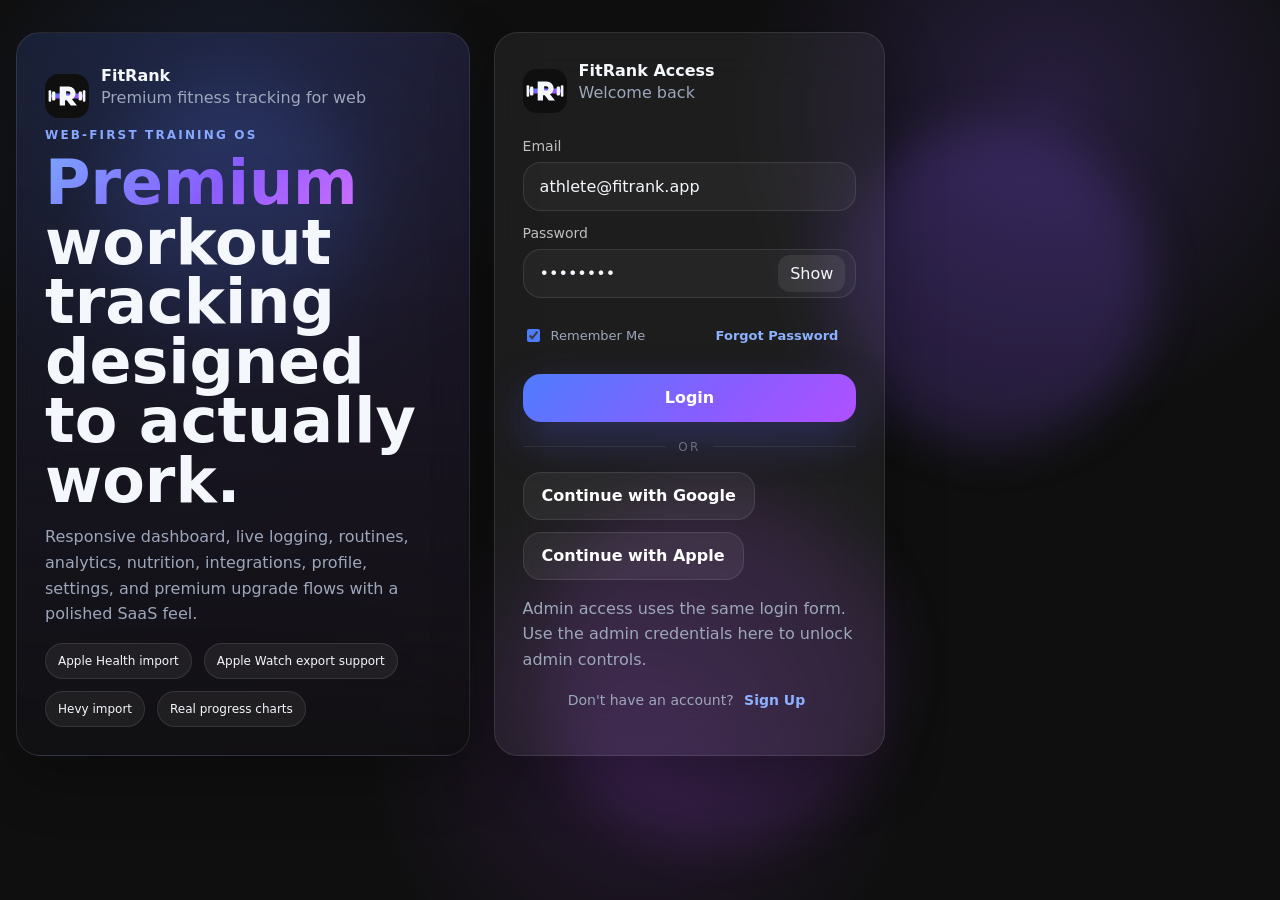
==== frontend/index.html @ 90814629 "Initial commit of FitRank project" ====
<!doctype html>
<html lang="en">
<head>
  <meta charset="utf-8">
  <meta name="viewport" content="width=device-width, initial-scale=1, viewport-fit=cover">
  <meta name="theme-color" content="#0f0f0f">
  <meta name="apple-mobile-web-app-capable" content="yes">
  <meta name="apple-mobile-web-app-status-bar-style" content="black-translucent">
  <meta name="apple-mobile-web-app-title" content="FitRank">
  <title>FitRank | Premium Fitness Tracker</title>
  <link rel="manifest" href="manifest.webmanifest">
  <link rel="stylesheet" href="styles.css">
</head>
<body>
  <div id="app"></div>
  <script src="app.js"></script>
</body>
</html>
---- frontend/styles.css ----
:root {
  color-scheme: dark;
  --bg: #0f0f0f;
  --bg-elevated: rgba(255,255,255,0.06);
  --bg-strong: rgba(255,255,255,0.1);
  --line: rgba(255,255,255,0.1);
  --line-strong: rgba(255,255,255,0.16);
  --text: #f4f7fb;
  --muted: #9da7bb;
  --blue: #4f7cff;
  --purple: #8a5cff;
  --pink: #b050ff;
  --green: #53d28c;
  --shadow: 0 20px 60px rgba(0,0,0,.28);
  --radius: 24px;
  --radius-sm: 16px;
  --content: min(1440px, calc(100% - 32px));
}

* {
  box-sizing: border-box;
}

html, body {
  min-height: 100%;
}

body {
  margin: 0;
  font-family: Inter, ui-sans-serif, system-ui, -apple-system, BlinkMacSystemFont, "Segoe UI", sans-serif;
  background:
    radial-gradient(circle at 18% 18%, rgba(79,124,255,.18), transparent 22%),
    radial-gradient(circle at 82% 12%, rgba(138,92,255,.2), transparent 24%),
    radial-gradient(circle at 50% 84%, rgba(176,80,255,.14), transparent 28%),
    var(--bg);
  color: var(--text);
  letter-spacing: 0;
}

body.unauthenticated .app-shell {
  display: none;
}

button, input, select, textarea {
  font: inherit;
}

button {
  border: 0;
  cursor: pointer;
}

a {
  color: inherit;
  text-decoration: none;
}

img {
  display: block;
  max-width: 100%;
}

.page {
  min-height: 100vh;
}

.blob {
  position: fixed;
  border-radius: 50%;
  filter: blur(24px);
  pointer-events: none;
  animation: drift 12s ease-in-out infinite;
  z-index: 0;
}

.blob.one {
  top: 9%;
  left: 8%;
  width: 260px;
  height: 260px;
  background: rgba(79,124,255,.2);
}

.blob.two {
  top: 14%;
  right: 10%;
  width: 320px;
  height: 320px;
  background: rgba(138,92,255,.18);
  animation-delay: -4s;
}

.blob.three {
  bottom: 6%;
  left: 42%;
  width: 360px;
  height: 360px;
  background: rgba(176,80,255,.12);
  animation-duration: 16s;
}

@keyframes drift {
  0%, 100% { transform: translateY(0) scale(1); }
  50% { transform: translateY(-18px) scale(1.06); }
}

.auth-shell,
.app-shell {
  position: relative;
  z-index: 1;
}

.auth-shell {
  width: var(--content);
  margin: 0 auto;
  padding: 32px 0;
  display: grid;
  gap: 24px;
  align-items: stretch;
}

.glass,
.glass-strong {
  border: 1px solid var(--line);
  border-radius: var(--radius);
  backdrop-filter: blur(24px);
  box-shadow: var(--shadow);
}

.glass {
  background: var(--bg-elevated);
}

.glass-strong {
  background: linear-gradient(180deg, rgba(255,255,255,.08), rgba(255,255,255,.04));
}

.auth-layout {
  display: grid;
  gap: 24px;
}

.hero-card,
.auth-card,
.admin-card {
  padding: 28px;
}

.hero-card {
  min-height: 320px;
  display: flex;
  flex-direction: column;
  justify-content: flex-end;
  background:
    linear-gradient(180deg, rgba(15,15,15,.12), rgba(15,15,15,.9)),
    linear-gradient(135deg, rgba(79,124,255,.16), rgba(176,80,255,.16));
}

.brand {
  display: inline-flex;
  align-items: center;
  gap: 12px;
}

.brand img {
  width: 44px;
  height: 44px;
  border-radius: 14px;
}

.eyebrow {
  margin: 0 0 8px;
  color: #88a8ff;
  text-transform: uppercase;
  font-size: 12px;
  font-weight: 800;
  letter-spacing: .18em;
}

h1, h2, h3, p {
  margin-top: 0;
}

h1 {
  margin-bottom: 14px;
  font-size: clamp(40px, 8vw, 62px);
  line-height: .96;
}

h2 {
  margin-bottom: 12px;
  font-size: clamp(28px, 5vw, 40px);
  line-height: 1.02;
}

h3 {
  margin-bottom: 10px;
  font-size: 20px;
}

p {
  color: var(--muted);
  line-height: 1.6;
}

.gradient-text {
  background: linear-gradient(135deg, #79a6ff 0%, #8a5cff 55%, #d06eff 100%);
  -webkit-background-clip: text;
  background-clip: text;
  color: transparent;
}

.pill-row,
.button-row,
.topbar-right,
.stat-grid,
.panel-grid,
.quick-actions,
.chart-grid,
.settings-grid,
.feed-grid,
.routine-grid,
.plan-grid,
.form-row {
  display: flex;
  gap: 12px;
  flex-wrap: wrap;
}

.pill-row span,
.badge,
.metric-badge {
  padding: 10px 12px;
  border-radius: 999px;
  background: rgba(255,255,255,.06);
  border: 1px solid var(--line);
  color: var(--text);
  font-size: 12px;
}

.auth-form,
.admin-form {
  display: grid;
  gap: 14px;
}

.field {
  display: grid;
  gap: 8px;
}

.field label {
  font-size: 14px;
  color: rgba(255,255,255,.72);
}

.field-shell {
  display: flex;
  align-items: center;
  border: 1px solid var(--line);
  border-radius: 18px;
  background: rgba(255,255,255,.04);
  transition: border-color .2s ease, transform .2s ease, background .2s ease;
}

.field-shell:focus-within {
  border-color: rgba(121,166,255,.72);
  background: rgba(255,255,255,.06);
  transform: translateY(-1px);
}

.field-shell input,
.field-shell select,
.field-shell textarea {
  flex: 1;
  min-width: 0;
  padding: 14px 16px;
  color: var(--text);
  background: transparent;
  border: 0;
  outline: none;
}

.field-shell textarea {
  min-height: 90px;
  resize: vertical;
}

.field-shell button {
  margin-right: 10px;
  padding: 9px 12px;
  border-radius: 12px;
  background: rgba(255,255,255,.08);
  color: var(--text);
}

.helper-row {
  display: flex;
  align-items: center;
  justify-content: space-between;
  gap: 12px;
  font-size: 13px;
  color: var(--muted);
}

.checkbox {
  display: inline-flex;
  align-items: center;
  gap: 8px;
}

.checkbox input {
  accent-color: var(--blue);
}

.divider {
  display: flex;
  align-items: center;
  gap: 12px;
  color: rgba(255,255,255,.34);
  font-size: 12px;
  text-transform: uppercase;
  letter-spacing: .2em;
}

.divider::before,
.divider::after {
  content: "";
  flex: 1;
  height: 1px;
  background: rgba(255,255,255,.08);
}

.btn,
.btn-secondary,
.btn-ghost {
  min-height: 48px;
  padding: 0 18px;
  border-radius: 18px;
  font-weight: 700;
  transition: transform .2s ease, opacity .2s ease, background .2s ease;
}

.btn:hover,
.btn-secondary:hover,
.btn-ghost:hover {
  transform: translateY(-1px);
}

.btn {
  color: white;
  background: linear-gradient(135deg, var(--blue), var(--purple) 60%, var(--pink));
  box-shadow: 0 18px 45px rgba(88, 96, 255, .28);
}

.btn-secondary {
  color: white;
  background: rgba(255,255,255,.06);
  border: 1px solid var(--line);
}

.btn-ghost {
  color: #8db0ff;
  background: transparent;
}

.auth-error,
.success-banner {
  padding: 14px 16px;
  border-radius: 16px;
  font-size: 14px;
}

.auth-error {
  background: rgba(255,80,120,.12);
  color: #ff9cb7;
}

.success-banner {
  background: rgba(83,210,140,.14);
  color: #8cf0b5;
}

.auth-toggle {
  text-align: center;
  font-size: 14px;
  color: var(--muted);
}

.auth-toggle button {
  color: #8db0ff;
  background: transparent;
  font-weight: 700;
}

.app-shell {
  min-height: 100vh;
}

.layout {
  display: grid;
  grid-template-columns: 280px 1fr;
  min-height: 100vh;
}

.sidebar {
  padding: 20px;
  border-right: 1px solid rgba(255,255,255,.06);
}

.sidebar-inner {
  height: 100%;
  padding: 20px;
}

.nav-list {
  display: grid;
  gap: 10px;
}

.nav-item {
  width: 100%;
  display: flex;
  align-items: center;
  justify-content: space-between;
  padding: 14px 16px;
  border-radius: 18px;
  color: rgba(255,255,255,.72);
  background: rgba(255,255,255,.04);
}

.nav-item.active {
  color: white;
  background: linear-gradient(135deg, var(--blue), var(--purple) 60%, var(--pink));
}

.main {
  padding: 20px 20px 110px;
}

.topbar {
  position: sticky;
  top: 20px;
  z-index: 20;
  padding: 16px;
}

.topbar-inner {
  display: flex;
  align-items: center;
  gap: 12px;
  flex-wrap: wrap;
}

.search-shell {
  flex: 1;
  min-width: 220px;
}

.search-shell input {
  width: 100%;
  padding: 14px 16px;
  border: 0;
  outline: none;
  color: var(--text);
  background: transparent;
}

.user-chip {
  display: inline-flex;
  align-items: center;
  gap: 10px;
  padding: 8px 10px;
  border-radius: 18px;
  background: rgba(255,255,255,.05);
  border: 1px solid var(--line);
}

.avatar {
  width: 42px;
  height: 42px;
  display: grid;
  place-items: center;
  border-radius: 14px;
  color: white;
  font-weight: 800;
  background: linear-gradient(135deg, var(--blue), var(--pink));
}

.content {
  margin-top: 20px;
  display: grid;
  gap: 20px;
}

.panel {
  padding: 22px;
}

.hero-panel {
  min-height: 280px;
  display: flex;
  flex-direction: column;
  justify-content: space-between;
  background:
    linear-gradient(180deg, rgba(255,255,255,.02), rgba(255,255,255,.02)),
    linear-gradient(135deg, rgba(79,124,255,.16), rgba(176,80,255,.12));
}

.stats-four,
.cards-three,
.cards-two,
.cards-four {
  display: grid;
  gap: 16px;
}

.stats-four { grid-template-columns: repeat(4, 1fr); }
.cards-four { grid-template-columns: repeat(4, 1fr); }
.cards-three { grid-template-columns: repeat(3, 1fr); }
.cards-two { grid-template-columns: repeat(2, 1fr); }

.stat-card,
.mini-card,
.feed-card,
.routine-card,
.integration-card,
.set-card,
.chart-card,
.table-card {
  padding: 18px;
  border-radius: 22px;
  background: rgba(255,255,255,.05);
  border: 1px solid rgba(255,255,255,.08);
}

.stat-card strong,
.mini-card strong {
  display: block;
  margin-top: 10px;
  font-size: 30px;
}

.ring-grid {
  display: grid;
  gap: 14px;
  grid-template-columns: repeat(3, 1fr);
}

.ring {
  padding: 18px;
  text-align: center;
  border-radius: 22px;
  background: rgba(255,255,255,.04);
}

.ring-visual {
  width: 110px;
  height: 110px;
  margin: 0 auto 14px;
  border-radius: 50%;
  display: grid;
  place-items: center;
}

.ring-center {
  width: 76px;
  height: 76px;
  display: grid;
  place-items: center;
  border-radius: 50%;
  background: #111319;
  font-weight: 800;
}

.page-head {
  display: flex;
  align-items: flex-start;
  justify-content: space-between;
  gap: 16px;
  flex-wrap: wrap;
}

.table {
  width: 100%;
  border-collapse: collapse;
}

.table th,
.table td {
  padding: 14px 10px 14px 0;
  border-bottom: 1px solid rgba(255,255,255,.05);
  text-align: left;
}

.table th {
  color: rgba(255,255,255,.45);
  font-size: 13px;
  font-weight: 600;
}

.table input {
  width: 78px;
  padding: 10px 12px;
  border-radius: 14px;
  border: 1px solid var(--line);
  background: rgba(255,255,255,.05);
  color: var(--text);
}

.done-pill {
  padding: 10px 12px;
  border-radius: 14px;
  background: rgba(255,255,255,.06);
  color: var(--muted);
}

.done-pill.active {
  background: rgba(83,210,140,.18);
  color: #8cf0b5;
}

.floating-add {
  position: fixed;
  right: 20px;
  bottom: calc(88px + env(safe-area-inset-bottom));
  z-index: 30;
  min-height: 56px;
  padding: 0 22px;
  border-radius: 999px;
  color: white;
  font-weight: 800;
  background: linear-gradient(135deg, var(--blue), var(--pink));
  box-shadow: 0 20px 50px rgba(79,124,255,.34);
}

.chart-box {
  height: 220px;
  display: flex;
  align-items: end;
  gap: 10px;
}

.bar {
  flex: 1;
  border-radius: 14px 14px 0 0;
  background: linear-gradient(180deg, #8db0ff, #8a5cff 65%, #b050ff);
}

.line-chart {
  position: relative;
  height: 220px;
  border-radius: 18px;
  border: 1px solid rgba(255,255,255,.06);
  background: linear-gradient(180deg, rgba(255,255,255,.03), rgba(255,255,255,.02));
  overflow: hidden;
}

.line-svg {
  width: 100%;
  height: 100%;
}

.heatmap {
  display: grid;
  grid-template-columns: repeat(4, 1fr);
  gap: 10px;
}

.heat-cell {
  padding: 16px;
  border-radius: 18px;
  text-align: center;
}

.switch {
  display: flex;
  align-items: center;
  justify-content: space-between;
  gap: 12px;
  padding: 14px 16px;
  border-radius: 18px;
  background: rgba(255,255,255,.05);
}

.switch button {
  min-width: 66px;
  min-height: 38px;
  padding: 0 12px;
  border-radius: 999px;
}

.switch button.on {
  color: white;
  background: linear-gradient(135deg, var(--blue), var(--purple));
}

.switch button.off {
  color: var(--muted);
  background: rgba(255,255,255,.08);
}

.toast {
  position: fixed;
  left: 50%;
  bottom: calc(24px + env(safe-area-inset-bottom));
  z-index: 60;
  width: min(440px, calc(100% - 32px));
  transform: translateX(-50%);
  padding: 14px 16px;
  border-radius: 18px;
  color: white;
  font-weight: 700;
  text-align: center;
  background: linear-gradient(135deg, var(--blue), var(--pink));
  box-shadow: 0 20px 50px rgba(79,124,255,.34);
}

.mobile-nav {
  position: fixed;
  left: 12px;
  right: 12px;
  bottom: calc(12px + env(safe-area-inset-bottom));
  z-index: 40;
  display: none;
  padding: 8px;
  border-radius: 24px;
}

.mobile-nav-inner {
  display: grid;
  grid-template-columns: repeat(5, 1fr);
  gap: 8px;
}

.mobile-nav button {
  min-height: 46px;
  border-radius: 16px;
  color: rgba(255,255,255,.65);
  background: transparent;
}

.mobile-nav button.active {
  color: white;
  background: linear-gradient(135deg, var(--blue), var(--purple));
}

.hidden {
  display: none !important;
}

@media (min-width: 1024px) {
  .auth-layout {
    grid-template-columns: 1.1fr .95fr .86fr;
  }
}

@media (max-width: 1180px) {
  .stats-four,
  .cards-four {
    grid-template-columns: repeat(2, 1fr);
  }

  .cards-three {
    grid-template-columns: 1fr;
  }
}

@media (max-width: 1023px) {
  .layout {
    grid-template-columns: 1fr;
  }

  .sidebar {
    display: none;
  }

  .mobile-nav {
    display: block;
  }

  .main {
    padding-bottom: 120px;
  }
}

@media (max-width: 860px) {
  .cards-two,
  .cards-three,
  .cards-four,
  .stats-four,
  .ring-grid,
  .settings-grid {
    grid-template-columns: 1fr;
  }

  .auth-shell,
  .main {
    width: min(100% - 20px, 100%);
    padding-left: 0;
    padding-right: 0;
  }

  .page-head,
  .topbar-inner {
    flex-direction: column;
    align-items: stretch;
  }

  .hero-card,
  .auth-card,
  .admin-card,
  .panel {
    padding: 20px;
  }

  .floating-add {
    right: 16px;
  }
}
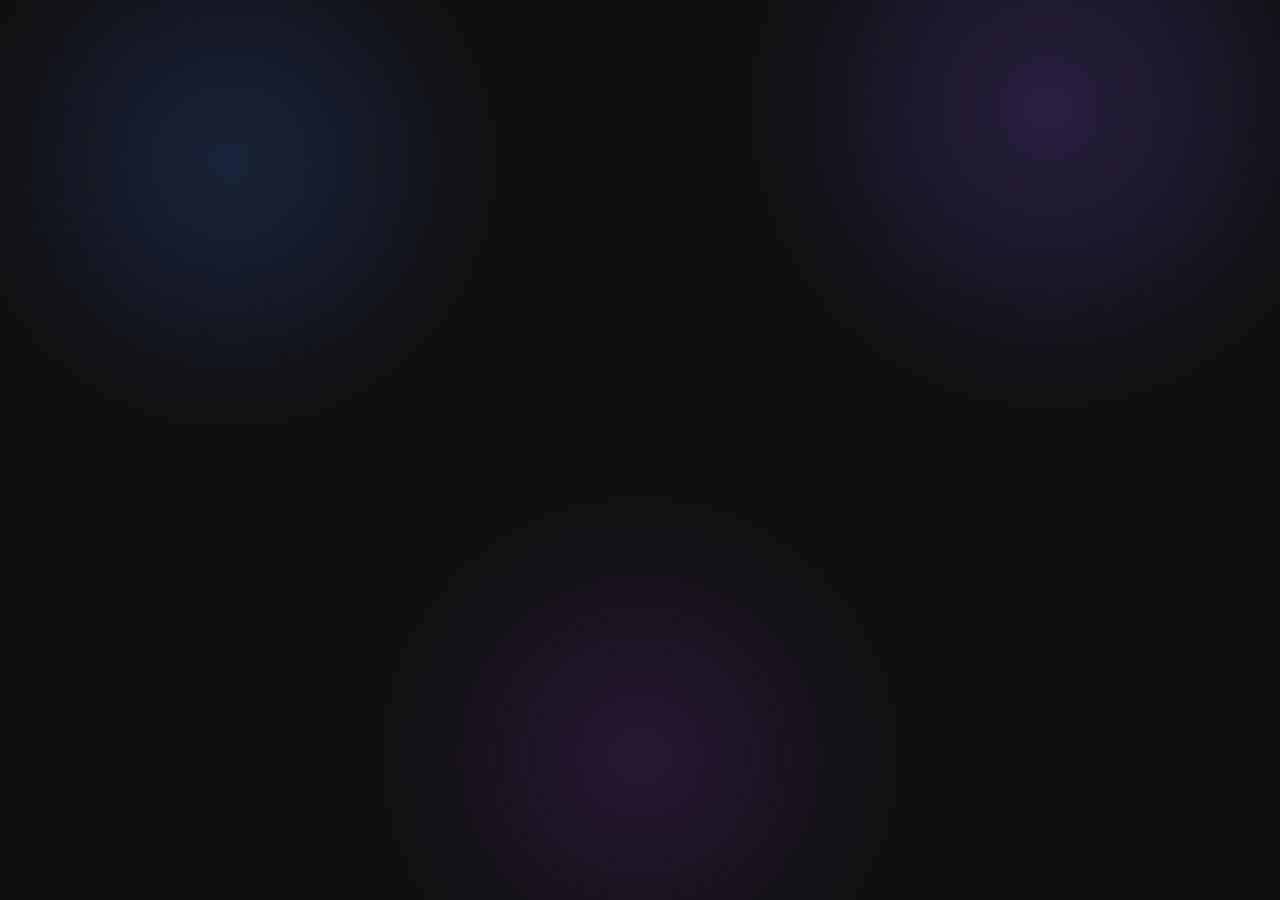
==== commit aad25bf7: "final push hopefully" ====
--- a/frontend/index.html
+++ b/frontend/index.html
@@ -9,10 +9,10 @@
   <meta name="apple-mobile-web-app-title" content="FitRank">
   <title>FitRank | Premium Fitness Tracker</title>
   <link rel="manifest" href="manifest.webmanifest">
-  <link rel="stylesheet" href="styles.css">
+  <link rel="stylesheet" href="styles.css?v=15">
 </head>
 <body>
   <div id="app"></div>
-  <script src="app.js"></script>
+  <script src="app.js?v=15"></script>
 </body>
 </html>
--- a/frontend/styles.css
+++ b/frontend/styles.css
@@ -281,6 +281,18 @@
   outline: none;
 }
 
+.field-shell select {
+  appearance: none;
+  -webkit-appearance: none;
+  background: transparent url("data:image/svg+xml;utf8,<svg fill='rgba(255,255,255,0.72)' height='24' viewBox='0 0 24 24' width='24' xmlns='http://www.w3.org/2000/svg'><path d='M7 10l5 5 5-5z'/></svg>") no-repeat right 12px center;
+  padding-right: 40px;
+}
+
+.field-shell select option {
+  background: #11141e;
+  color: #fff;
+}
+
 .field-shell textarea {
   min-height: 90px;
   resize: vertical;
@@ -435,7 +447,7 @@
 }
 
 .main {
-  padding: 20px 20px 110px;
+  padding: 20px 20px 150px;
 }
 
 .topbar {
@@ -733,6 +745,10 @@
   gap: 8px;
 }
 
+.mobile-nav-inner.admin-nav {
+  grid-template-columns: 1fr;
+}
+
 .mobile-nav button {
   min-height: 46px;
   border-radius: 16px;
@@ -749,6 +765,226 @@
   display: none !important;
 }
 
+.empty-state {
+  text-align: center;
+}
+
+.modal-backdrop {
+  position: fixed;
+  inset: 0;
+  z-index: 55;
+  display: grid;
+  place-items: center;
+  padding: 20px;
+  background: rgba(8, 10, 16, .76);
+  backdrop-filter: blur(14px);
+}
+
+.modal-card {
+  width: min(920px, calc(100vw - 24px));
+  max-height: min(88vh, 920px);
+  overflow: auto;
+  padding: 24px;
+}
+
+.modal-wide {
+  width: min(1080px, calc(100vw - 24px));
+}
+
+.exercise-picker-grid {
+  display: grid;
+  gap: 12px;
+  grid-template-columns: repeat(2, minmax(0, 1fr));
+  margin-top: 16px;
+}
+
+.exercise-option {
+  display: grid;
+  gap: 6px;
+  padding: 16px;
+  text-align: left;
+  border-radius: 18px;
+  color: var(--text);
+  border: 1px solid var(--line);
+  background: rgba(255,255,255,.05);
+}
+
+.exercise-option span {
+  color: var(--muted);
+  font-size: 13px;
+}
+
+.form-demo {
+  min-height: 320px;
+  border-radius: 26px;
+  border: 1px solid rgba(255,255,255,.08);
+  background:
+    radial-gradient(circle at top, rgba(141,176,255,.2), transparent 34%),
+    linear-gradient(180deg, rgba(255,255,255,.05), rgba(255,255,255,.02));
+  display: grid;
+  place-items: center;
+}
+
+.demo-stage {
+  position: relative;
+  width: 220px;
+  height: 220px;
+}
+
+.demo-body,
+.demo-limb,
+.demo-bar {
+  position: absolute;
+  left: 50%;
+  transform-origin: center top;
+}
+
+.demo-body {
+  top: 58px;
+  width: 16px;
+  height: 88px;
+  margin-left: -8px;
+  border-radius: 999px;
+  background: linear-gradient(180deg, #8db0ff, #8a5cff);
+}
+
+.demo-body::before {
+  content: "";
+  position: absolute;
+  top: -30px;
+  left: 50%;
+  width: 34px;
+  height: 34px;
+  margin-left: -17px;
+  border-radius: 50%;
+  background: #d7e5ff;
+}
+
+.demo-limb {
+  width: 12px;
+  height: 72px;
+  margin-left: -6px;
+  border-radius: 999px;
+  background: rgba(255,255,255,.88);
+}
+
+.limb-a {
+  top: 68px;
+  transform: rotate(34deg);
+}
+
+.limb-b {
+  top: 68px;
+  transform: rotate(-34deg);
+}
+
+.demo-bar {
+  top: 44px;
+  width: 120px;
+  height: 10px;
+  margin-left: -60px;
+  border-radius: 999px;
+  background: linear-gradient(90deg, #8db0ff, #d06eff);
+  animation: demoBar 2.2s ease-in-out infinite;
+}
+
+.form-demo.press .limb-a,
+.form-demo.row .limb-a,
+.form-demo.pull .limb-a,
+.form-demo.raise .limb-a,
+.form-demo.curl .limb-a,
+.form-demo.triceps .limb-a,
+.form-demo.generic .limb-a,
+.form-demo.carry .limb-a {
+  animation: demoLimbA 2.2s ease-in-out infinite;
+}
+
+.form-demo.press .limb-b,
+.form-demo.row .limb-b,
+.form-demo.pull .limb-b,
+.form-demo.raise .limb-b,
+.form-demo.curl .limb-b,
+.form-demo.triceps .limb-b,
+.form-demo.generic .limb-b,
+.form-demo.carry .limb-b {
+  animation: demoLimbB 2.2s ease-in-out infinite;
+}
+
+.form-demo.squat .demo-body,
+.form-demo.lunge .demo-body,
+.form-demo.hinge .demo-body,
+.form-demo.calf .demo-body,
+.form-demo.jump .demo-body {
+  animation: demoBody 2.2s ease-in-out infinite;
+}
+
+.form-demo.squat .limb-a,
+.form-demo.lunge .limb-a,
+.form-demo.hinge .limb-a,
+.form-demo.calf .limb-a,
+.form-demo.jump .limb-a {
+  animation: demoLegA 2.2s ease-in-out infinite;
+}
+
+.form-demo.squat .limb-b,
+.form-demo.lunge .limb-b,
+.form-demo.hinge .limb-b,
+.form-demo.calf .limb-b,
+.form-demo.jump .limb-b {
+  animation: demoLegB 2.2s ease-in-out infinite;
+}
+
+.form-demo.core .demo-body,
+.form-demo.cardio .demo-body {
+  animation: demoBody 1.4s ease-in-out infinite;
+}
+
+.form-demo.core .limb-a,
+.form-demo.cardio .limb-a {
+  animation: demoLimbA 1.4s ease-in-out infinite;
+}
+
+.form-demo.core .limb-b,
+.form-demo.cardio .limb-b {
+  animation: demoLimbB 1.4s ease-in-out infinite;
+}
+
+.demo-label {
+  margin-top: 14px;
+  text-align: center;
+  color: var(--muted);
+}
+
+@keyframes demoLimbA {
+  0%, 100% { transform: rotate(34deg); }
+  50% { transform: rotate(88deg); }
+}
+
+@keyframes demoLimbB {
+  0%, 100% { transform: rotate(-34deg); }
+  50% { transform: rotate(-88deg); }
+}
+
+@keyframes demoLegA {
+  0%, 100% { transform: rotate(14deg); }
+  50% { transform: rotate(44deg); }
+}
+
+@keyframes demoLegB {
+  0%, 100% { transform: rotate(-14deg); }
+  50% { transform: rotate(-44deg); }
+}
+
+@keyframes demoBody {
+  0%, 100% { transform: translateY(0); }
+  50% { transform: translateY(18px); }
+}
+
+@keyframes demoBar {
+  0%, 100% { transform: translate(-50%, 0); }
+  50% { transform: translate(-50%, 18px); }
+}
+
 @media (min-width: 1024px) {
   .auth-layout {
     grid-template-columns: 1.1fr .95fr .86fr;
@@ -780,7 +1016,7 @@
   }
 
   .main {
-    padding-bottom: 120px;
+    padding-bottom: 160px;
   }
 }
 
@@ -817,4 +1053,8 @@
   .floating-add {
     right: 16px;
   }
-}
+
+  .exercise-picker-grid {
+    grid-template-columns: 1fr;
+  }
+}
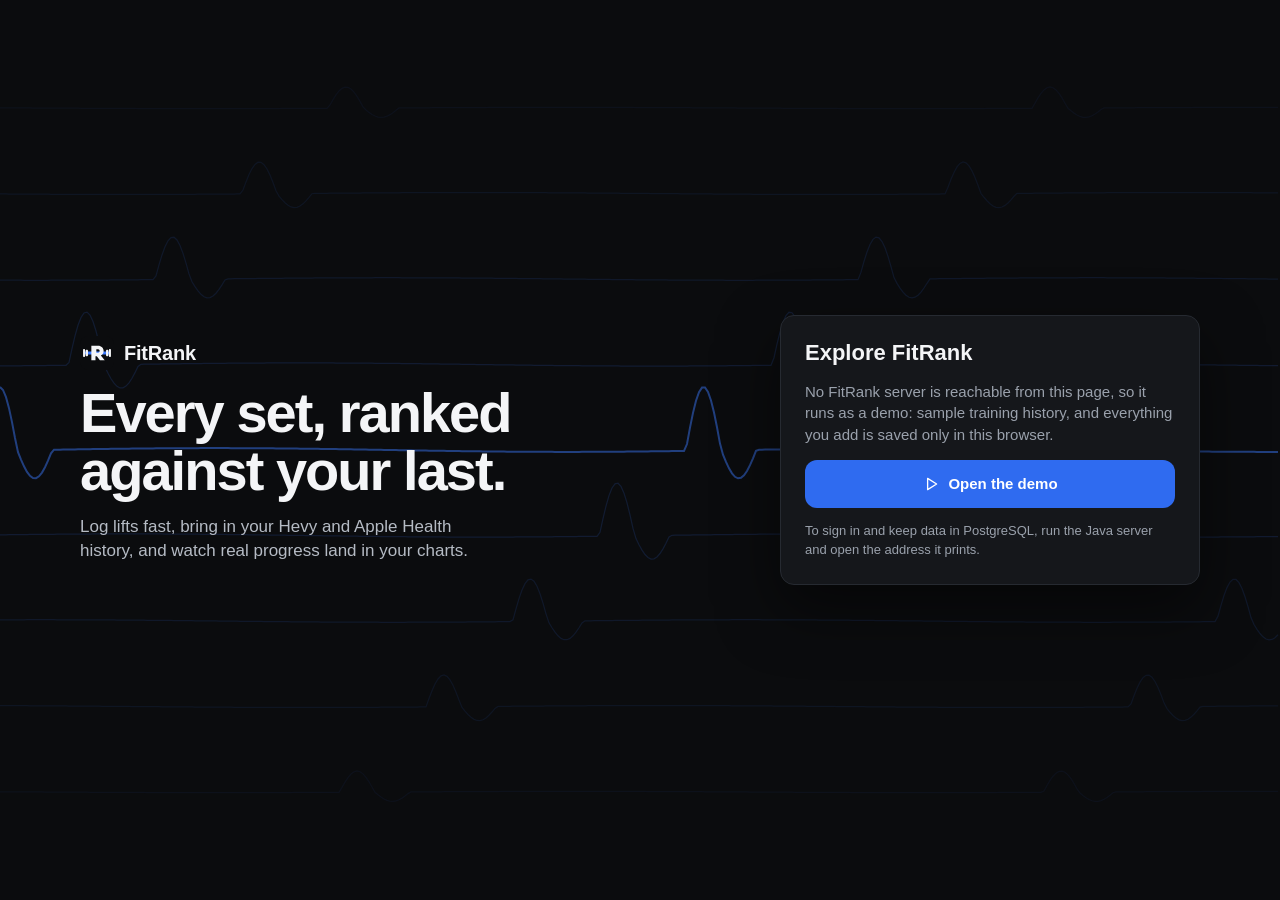
==== commit 41d7c32f: "Rewrite backend and frontend Backend: hashed passwords, signed tokens, owner checks on every entry, " ====
--- a/frontend/index.html
+++ b/frontend/index.html
@@ -3,16 +3,22 @@
 <head>
   <meta charset="utf-8">
   <meta name="viewport" content="width=device-width, initial-scale=1, viewport-fit=cover">
-  <meta name="theme-color" content="#0f0f0f">
+  <meta name="theme-color" content="#0B0C0E">
+  <meta name="color-scheme" content="dark">
+  <meta name="description" content="FitRank: a fast workout logger with progress charts, Hevy and Apple Health import.">
   <meta name="apple-mobile-web-app-capable" content="yes">
   <meta name="apple-mobile-web-app-status-bar-style" content="black-translucent">
   <meta name="apple-mobile-web-app-title" content="FitRank">
-  <title>FitRank | Premium Fitness Tracker</title>
+  <title>FitRank</title>
+  <link rel="icon" href="assets/icon.svg" type="image/svg+xml">
+  <link rel="apple-touch-icon" href="assets/icon-180.png">
   <link rel="manifest" href="manifest.webmanifest">
-  <link rel="stylesheet" href="styles.css?v=15">
+  <link rel="stylesheet" href="styles.css">
+  <script src="app.js" defer></script>
 </head>
 <body>
-  <div id="app"></div>
-  <script src="app.js?v=15"></script>
+  <div id="app"><div class="boot" aria-label="Loading FitRank"></div></div>
+  <div id="rest" class="rest" hidden></div>
+  <div id="toast" class="toast" role="status" aria-live="polite"></div>
 </body>
 </html>
--- a/frontend/styles.css
+++ b/frontend/styles.css
@@ -1,1060 +1,515 @@
 :root {
+  --bg: #0B0C0E;
+  --s1: #15171B;
+  --s2: #1C1F24;
+  --s3: #252930;
+  --seam: #262A31;
+  --text: #F4F5F7;
+  --muted: #9AA1AC;
+  --accent: #3D7BFF;
+  --accent-fill: #2F6BF0;
+  --accent-soft: rgba(61, 123, 255, .14);
+  --good: #2FD27A;
+  --warn: #F5B53D;
+  --bad: #F2555A;
+  --ink: #0B0C0E;
+  --r-lg: 14px;
+  --r-md: 10px;
+  --r-sm: 8px;
+  --ease: cubic-bezier(.16, 1, .3, 1);
+  --side: 232px;
+  --safe-b: env(safe-area-inset-bottom, 0px);
+  --safe-t: env(safe-area-inset-top, 0px);
   color-scheme: dark;
-  --bg: #0f0f0f;
-  --bg-elevated: rgba(255,255,255,0.06);
-  --bg-strong: rgba(255,255,255,0.1);
-  --line: rgba(255,255,255,0.1);
-  --line-strong: rgba(255,255,255,0.16);
-  --text: #f4f7fb;
-  --muted: #9da7bb;
-  --blue: #4f7cff;
-  --purple: #8a5cff;
-  --pink: #b050ff;
-  --green: #53d28c;
-  --shadow: 0 20px 60px rgba(0,0,0,.28);
-  --radius: 24px;
-  --radius-sm: 16px;
-  --content: min(1440px, calc(100% - 32px));
-}
-
-* {
-  box-sizing: border-box;
-}
-
-html, body {
-  min-height: 100%;
-}
-
+}
+
+* { box-sizing: border-box; margin: 0; padding: 0; }
+html { -webkit-text-size-adjust: 100%; scrollbar-color: #2E333B transparent; scrollbar-width: thin; }
 body {
-  margin: 0;
-  font-family: Inter, ui-sans-serif, system-ui, -apple-system, BlinkMacSystemFont, "Segoe UI", sans-serif;
-  background:
-    radial-gradient(circle at 18% 18%, rgba(79,124,255,.18), transparent 22%),
-    radial-gradient(circle at 82% 12%, rgba(138,92,255,.2), transparent 24%),
-    radial-gradient(circle at 50% 84%, rgba(176,80,255,.14), transparent 28%),
-    var(--bg);
+  min-height: 100dvh;
+  background: var(--bg);
   color: var(--text);
-  letter-spacing: 0;
-}
-
-body.unauthenticated .app-shell {
-  display: none;
-}
-
-button, input, select, textarea {
-  font: inherit;
-}
-
-button {
-  border: 0;
-  cursor: pointer;
-}
-
-a {
-  color: inherit;
-  text-decoration: none;
-}
-
-img {
-  display: block;
-  max-width: 100%;
-}
-
-.page {
-  min-height: 100vh;
-}
-
-.blob {
-  position: fixed;
-  border-radius: 50%;
-  filter: blur(24px);
-  pointer-events: none;
-  animation: drift 12s ease-in-out infinite;
-  z-index: 0;
-}
-
-.blob.one {
-  top: 9%;
-  left: 8%;
-  width: 260px;
-  height: 260px;
-  background: rgba(79,124,255,.2);
-}
-
-.blob.two {
-  top: 14%;
-  right: 10%;
-  width: 320px;
-  height: 320px;
-  background: rgba(138,92,255,.18);
-  animation-delay: -4s;
-}
-
-.blob.three {
-  bottom: 6%;
-  left: 42%;
-  width: 360px;
-  height: 360px;
-  background: rgba(176,80,255,.12);
-  animation-duration: 16s;
-}
-
-@keyframes drift {
-  0%, 100% { transform: translateY(0) scale(1); }
-  50% { transform: translateY(-18px) scale(1.06); }
-}
-
-.auth-shell,
-.app-shell {
-  position: relative;
-  z-index: 1;
-}
-
-.auth-shell {
-  width: var(--content);
-  margin: 0 auto;
-  padding: 32px 0;
-  display: grid;
-  gap: 24px;
-  align-items: stretch;
-}
-
-.glass,
-.glass-strong {
-  border: 1px solid var(--line);
-  border-radius: var(--radius);
-  backdrop-filter: blur(24px);
-  box-shadow: var(--shadow);
-}
-
-.glass {
-  background: var(--bg-elevated);
-}
-
-.glass-strong {
-  background: linear-gradient(180deg, rgba(255,255,255,.08), rgba(255,255,255,.04));
-}
-
-.auth-layout {
-  display: grid;
-  gap: 24px;
-}
-
-.hero-card,
-.auth-card,
-.admin-card {
-  padding: 28px;
-}
-
-.hero-card {
-  min-height: 320px;
-  display: flex;
-  flex-direction: column;
-  justify-content: flex-end;
-  background:
-    linear-gradient(180deg, rgba(15,15,15,.12), rgba(15,15,15,.9)),
-    linear-gradient(135deg, rgba(79,124,255,.16), rgba(176,80,255,.16));
-}
-
-.brand {
-  display: inline-flex;
-  align-items: center;
-  gap: 12px;
-}
-
-.brand img {
-  width: 44px;
-  height: 44px;
-  border-radius: 14px;
-}
-
-.eyebrow {
-  margin: 0 0 8px;
-  color: #88a8ff;
-  text-transform: uppercase;
-  font-size: 12px;
-  font-weight: 800;
-  letter-spacing: .18em;
-}
-
-h1, h2, h3, p {
-  margin-top: 0;
-}
-
-h1 {
-  margin-bottom: 14px;
-  font-size: clamp(40px, 8vw, 62px);
-  line-height: .96;
-}
-
-h2 {
-  margin-bottom: 12px;
-  font-size: clamp(28px, 5vw, 40px);
-  line-height: 1.02;
-}
-
-h3 {
-  margin-bottom: 10px;
-  font-size: 20px;
-}
-
-p {
-  color: var(--muted);
-  line-height: 1.6;
-}
-
-.gradient-text {
-  background: linear-gradient(135deg, #79a6ff 0%, #8a5cff 55%, #d06eff 100%);
-  -webkit-background-clip: text;
-  background-clip: text;
-  color: transparent;
-}
-
-.pill-row,
-.button-row,
-.topbar-right,
-.stat-grid,
-.panel-grid,
-.quick-actions,
-.chart-grid,
-.settings-grid,
-.feed-grid,
-.routine-grid,
-.plan-grid,
-.form-row {
-  display: flex;
-  gap: 12px;
-  flex-wrap: wrap;
-}
-
-.pill-row span,
-.badge,
-.metric-badge {
-  padding: 10px 12px;
-  border-radius: 999px;
-  background: rgba(255,255,255,.06);
-  border: 1px solid var(--line);
-  color: var(--text);
-  font-size: 12px;
-}
-
-.auth-form,
-.admin-form {
-  display: grid;
-  gap: 14px;
-}
-
-.field {
-  display: grid;
-  gap: 8px;
-}
-
-.field label {
-  font-size: 14px;
-  color: rgba(255,255,255,.72);
-}
-
-.field-shell {
-  display: flex;
-  align-items: center;
-  border: 1px solid var(--line);
-  border-radius: 18px;
-  background: rgba(255,255,255,.04);
-  transition: border-color .2s ease, transform .2s ease, background .2s ease;
-}
-
-.field-shell:focus-within {
-  border-color: rgba(121,166,255,.72);
-  background: rgba(255,255,255,.06);
-  transform: translateY(-1px);
-}
-
-.field-shell input,
-.field-shell select,
-.field-shell textarea {
-  flex: 1;
-  min-width: 0;
-  padding: 14px 16px;
-  color: var(--text);
-  background: transparent;
-  border: 0;
-  outline: none;
-}
-
-.field-shell select {
-  appearance: none;
-  -webkit-appearance: none;
-  background: transparent url("data:image/svg+xml;utf8,<svg fill='rgba(255,255,255,0.72)' height='24' viewBox='0 0 24 24' width='24' xmlns='http://www.w3.org/2000/svg'><path d='M7 10l5 5 5-5z'/></svg>") no-repeat right 12px center;
-  padding-right: 40px;
-}
-
-.field-shell select option {
-  background: #11141e;
-  color: #fff;
-}
-
-.field-shell textarea {
-  min-height: 90px;
-  resize: vertical;
-}
-
-.field-shell button {
-  margin-right: 10px;
-  padding: 9px 12px;
-  border-radius: 12px;
-  background: rgba(255,255,255,.08);
-  color: var(--text);
-}
-
-.helper-row {
-  display: flex;
-  align-items: center;
-  justify-content: space-between;
-  gap: 12px;
-  font-size: 13px;
-  color: var(--muted);
-}
-
-.checkbox {
-  display: inline-flex;
-  align-items: center;
-  gap: 8px;
-}
-
-.checkbox input {
-  accent-color: var(--blue);
-}
-
-.divider {
-  display: flex;
-  align-items: center;
-  gap: 12px;
-  color: rgba(255,255,255,.34);
-  font-size: 12px;
-  text-transform: uppercase;
-  letter-spacing: .2em;
-}
-
-.divider::before,
-.divider::after {
-  content: "";
-  flex: 1;
-  height: 1px;
-  background: rgba(255,255,255,.08);
-}
-
-.btn,
-.btn-secondary,
-.btn-ghost {
-  min-height: 48px;
-  padding: 0 18px;
-  border-radius: 18px;
-  font-weight: 700;
-  transition: transform .2s ease, opacity .2s ease, background .2s ease;
-}
-
-.btn:hover,
-.btn-secondary:hover,
-.btn-ghost:hover {
-  transform: translateY(-1px);
-}
-
+  font: 15px/1.45 -apple-system, BlinkMacSystemFont, "SF Pro Text", "Segoe UI Variable Text", "Segoe UI", Roboto, "Helvetica Neue", Arial, sans-serif;
+  font-variant-numeric: tabular-nums;
+  -webkit-font-smoothing: antialiased;
+  -webkit-tap-highlight-color: transparent;
+  caret-color: var(--accent);
+}
+::selection { background: rgba(61, 123, 255, .38); color: #fff; }
+::-webkit-scrollbar { width: 10px; height: 10px; }
+::-webkit-scrollbar-thumb { background: #2E333B; border-radius: 10px; border: 3px solid var(--bg); }
+::-webkit-scrollbar-track { background: transparent; }
+:focus-visible { outline: 2px solid var(--accent); outline-offset: 2px; border-radius: var(--r-sm); }
+a { color: inherit; text-decoration: none; }
+button, input, select, textarea { font: inherit; color: inherit; }
+button { background: none; border: 0; cursor: pointer; }
+button:disabled { cursor: not-allowed; opacity: .5; }
+h1, h2, h3 { line-height: 1.2; text-wrap: balance; }
+code { font: 13px ui-monospace, "SF Mono", Consolas, monospace; background: var(--s2); padding: 1px 5px; border-radius: 5px; }
+small { font-size: .62em; font-weight: 600; color: var(--muted); margin-left: 2px; }
+.muted { color: var(--muted); }
+.sr { position: absolute; width: 1px; height: 1px; overflow: hidden; clip-path: inset(50%); }
+.spacer { flex: 1; }
+.i { fill: none; stroke: currentColor; stroke-width: 1.75; stroke-linecap: round; stroke-linejoin: round; flex: none; }
+.boot { min-height: 100dvh; }
+
+/* ---------- controls ---------- */
 .btn {
-  color: white;
-  background: linear-gradient(135deg, var(--blue), var(--purple) 60%, var(--pink));
-  box-shadow: 0 18px 45px rgba(88, 96, 255, .28);
-}
-
-.btn-secondary {
-  color: white;
-  background: rgba(255,255,255,.06);
-  border: 1px solid var(--line);
-}
-
-.btn-ghost {
-  color: #8db0ff;
-  background: transparent;
-}
-
-.auth-error,
-.success-banner {
-  padding: 14px 16px;
-  border-radius: 16px;
-  font-size: 14px;
-}
-
-.auth-error {
-  background: rgba(255,80,120,.12);
-  color: #ff9cb7;
-}
-
-.success-banner {
-  background: rgba(83,210,140,.14);
-  color: #8cf0b5;
-}
-
-.auth-toggle {
-  text-align: center;
-  font-size: 14px;
-  color: var(--muted);
-}
-
-.auth-toggle button {
-  color: #8db0ff;
-  background: transparent;
-  font-weight: 700;
-}
-
-.app-shell {
-  min-height: 100vh;
-}
-
-.layout {
-  display: grid;
-  grid-template-columns: 280px 1fr;
-  min-height: 100vh;
-}
-
-.sidebar {
-  padding: 20px;
-  border-right: 1px solid rgba(255,255,255,.06);
-}
-
-.sidebar-inner {
-  height: 100%;
-  padding: 20px;
-}
-
-.nav-list {
-  display: grid;
-  gap: 10px;
-}
-
-.nav-item {
-  width: 100%;
-  display: flex;
-  align-items: center;
-  justify-content: space-between;
-  padding: 14px 16px;
-  border-radius: 18px;
-  color: rgba(255,255,255,.72);
-  background: rgba(255,255,255,.04);
-}
-
-.nav-item.active {
-  color: white;
-  background: linear-gradient(135deg, var(--blue), var(--purple) 60%, var(--pink));
-}
-
-.main {
-  padding: 20px 20px 150px;
-}
-
+  display: inline-flex; align-items: center; justify-content: center; gap: 8px;
+  height: 40px; padding: 0 16px; border-radius: var(--r-md);
+  background: var(--s3); color: var(--text); font-weight: 600; font-size: 14px; white-space: nowrap;
+  transition: background .2s, transform .15s var(--ease);
+}
+.btn:hover { background: #2E333B; }
+.btn:active { transform: scale(.97); }
+.btn.primary { background: var(--accent-fill); color: #fff; }
+.btn.primary:hover { background: #3A75F5; }
+.btn.big { height: 48px; padding: 0 22px; font-size: 15px; border-radius: 12px; }
+.btn.wide { width: 100%; }
+.btn.ghost { background: transparent; color: var(--muted); padding: 0 10px; }
+.btn.ghost:hover { background: var(--s2); color: var(--text); }
+.btn.danger { background: var(--bad); color: var(--ink); animation: arm .3s var(--ease); }
+.btn.danger-quiet { background: transparent; color: var(--bad); padding: 0 10px; }
+.btn.danger-quiet:hover { background: rgba(242, 85, 90, .1); }
+.btn.file { position: relative; overflow: hidden; }
+.btn.file input { position: absolute; inset: 0; opacity: 0; cursor: pointer; }
+.btn.file:focus-within { outline: 2px solid var(--accent); outline-offset: 2px; }
+.icon-btn { display: grid; place-items: center; width: 36px; height: 36px; border-radius: var(--r-sm); color: var(--muted); flex: none; }
+.icon-btn:hover { background: var(--s3); color: var(--text); }
+.link { color: var(--accent); font-weight: 600; font-size: 14px; }
+.link:hover { text-decoration: underline; text-underline-offset: 3px; }
+@keyframes arm { from { transform: scale(.94); } }
+
+input, select, textarea {
+  width: 100%; min-height: 42px; padding: 9px 12px; border-radius: var(--r-md);
+  background: var(--s2); border: 1px solid var(--seam); outline: 0; transition: border-color .2s, background .2s;
+}
+textarea { resize: vertical; }
+input::placeholder, textarea::placeholder { color: #8A919C; }
+input:focus, select:focus, textarea:focus { border-color: var(--accent); background: #1F2329; }
+select {
+  appearance: none; padding-right: 34px; cursor: pointer;
+  background: var(--s2) url("data:image/svg+xml,%3Csvg xmlns='http://www.w3.org/2000/svg' width='20' height='20' viewBox='0 0 24 24' fill='none' stroke='%239AA1AC' stroke-width='1.75' stroke-linecap='round' stroke-linejoin='round'%3E%3Cpath d='M6 9l6 6 6-6'/%3E%3C/svg%3E") no-repeat right 10px center;
+}
+.card-head select { width: auto; min-height: 34px; padding-top: 5px; padding-bottom: 5px; font-size: 14px; max-width: 55%; }
+.field { display: grid; gap: 6px; flex: 1; min-width: 0; }
+.field > span { font-size: 13px; color: var(--muted); font-weight: 500; }
+.form { display: grid; gap: 14px; }
+.form-row { display: flex; gap: 12px; }
+.form-error, .form-info { font-size: 14px; padding: 10px 12px; border-radius: var(--r-md); }
+.form-error { color: #FF8A8E; background: rgba(242, 85, 90, .1); }
+.form-info { color: #6EE7A8; background: rgba(47, 210, 122, .1); }
+.fine { font-size: 13px; color: var(--muted); }
+.inline-form { display: flex; align-items: flex-end; gap: 10px; margin-top: 16px; }
+.inline-form .btn { height: 42px; }
+
+.seg { display: inline-flex; gap: 2px; padding: 3px; background: var(--s2); border-radius: var(--r-md); }
+.seg button { height: 32px; padding: 0 12px; border-radius: 7px; font-size: 13px; font-weight: 600; color: var(--muted); white-space: nowrap; transition: background .2s, color .2s; }
+.seg button:hover { color: var(--text); }
+.seg [aria-pressed="true"], .seg [aria-selected="true"] { background: var(--s3); color: var(--text); box-shadow: 0 1px 2px rgba(0, 0, 0, .4); }
+.seg.wide { display: flex; margin-bottom: 18px; }
+.seg.wide button { flex: 1; height: 36px; font-size: 14px; }
+.seg.scroll { display: flex; overflow-x: auto; scrollbar-width: none; margin: 12px 0; }
+.chip {
+  display: inline-flex; align-items: center; gap: 6px; height: 26px; padding: 0 10px; border-radius: 99px;
+  background: var(--s2); color: var(--muted); font-size: 12px; font-weight: 600; white-space: nowrap;
+}
+.chip.ok { color: #6EE7A8; background: rgba(47, 210, 122, .1); }
+.chip.warn { color: var(--warn); background: rgba(245, 181, 61, .1); }
+.search { display: flex; align-items: center; gap: 8px; padding: 0 12px; background: var(--s2); border: 1px solid var(--seam); border-radius: var(--r-md); color: var(--muted); }
+.search:focus-within { border-color: var(--accent); }
+.search input { border: 0; background: none; padding: 0; min-height: 36px; }
+.search.big input { min-height: 44px; font-size: 16px; }
+
+/* ---------- shell ---------- */
+.shell { min-height: 100dvh; }
+.side { display: none; }
 .topbar {
-  position: sticky;
-  top: 20px;
-  z-index: 20;
-  padding: 16px;
-}
-
-.topbar-inner {
-  display: flex;
-  align-items: center;
-  gap: 12px;
-  flex-wrap: wrap;
-}
-
-.search-shell {
-  flex: 1;
-  min-width: 220px;
-}
-
-.search-shell input {
-  width: 100%;
-  padding: 14px 16px;
-  border: 0;
-  outline: none;
-  color: var(--text);
-  background: transparent;
-}
-
-.user-chip {
-  display: inline-flex;
-  align-items: center;
-  gap: 10px;
-  padding: 8px 10px;
-  border-radius: 18px;
-  background: rgba(255,255,255,.05);
-  border: 1px solid var(--line);
-}
-
-.avatar {
-  width: 42px;
-  height: 42px;
-  display: grid;
-  place-items: center;
-  border-radius: 14px;
-  color: white;
-  font-weight: 800;
-  background: linear-gradient(135deg, var(--blue), var(--pink));
-}
-
-.content {
-  margin-top: 20px;
-  display: grid;
-  gap: 20px;
-}
-
-.panel {
-  padding: 22px;
-}
-
-.hero-panel {
-  min-height: 280px;
-  display: flex;
-  flex-direction: column;
-  justify-content: space-between;
-  background:
-    linear-gradient(180deg, rgba(255,255,255,.02), rgba(255,255,255,.02)),
-    linear-gradient(135deg, rgba(79,124,255,.16), rgba(176,80,255,.12));
-}
-
-.stats-four,
-.cards-three,
-.cards-two,
-.cards-four {
-  display: grid;
-  gap: 16px;
-}
-
-.stats-four { grid-template-columns: repeat(4, 1fr); }
-.cards-four { grid-template-columns: repeat(4, 1fr); }
-.cards-three { grid-template-columns: repeat(3, 1fr); }
-.cards-two { grid-template-columns: repeat(2, 1fr); }
-
-.stat-card,
-.mini-card,
-.feed-card,
-.routine-card,
-.integration-card,
-.set-card,
-.chart-card,
-.table-card {
-  padding: 18px;
-  border-radius: 22px;
-  background: rgba(255,255,255,.05);
-  border: 1px solid rgba(255,255,255,.08);
-}
-
-.stat-card strong,
-.mini-card strong {
-  display: block;
-  margin-top: 10px;
-  font-size: 30px;
-}
-
-.ring-grid {
-  display: grid;
-  gap: 14px;
-  grid-template-columns: repeat(3, 1fr);
-}
-
-.ring {
-  padding: 18px;
-  text-align: center;
-  border-radius: 22px;
-  background: rgba(255,255,255,.04);
-}
-
-.ring-visual {
-  width: 110px;
-  height: 110px;
-  margin: 0 auto 14px;
-  border-radius: 50%;
-  display: grid;
-  place-items: center;
-}
-
-.ring-center {
-  width: 76px;
-  height: 76px;
-  display: grid;
-  place-items: center;
-  border-radius: 50%;
-  background: #111319;
-  font-weight: 800;
-}
-
-.page-head {
-  display: flex;
-  align-items: flex-start;
-  justify-content: space-between;
-  gap: 16px;
-  flex-wrap: wrap;
-}
-
-.table {
-  width: 100%;
-  border-collapse: collapse;
-}
-
-.table th,
-.table td {
-  padding: 14px 10px 14px 0;
-  border-bottom: 1px solid rgba(255,255,255,.05);
-  text-align: left;
-}
-
-.table th {
-  color: rgba(255,255,255,.45);
-  font-size: 13px;
-  font-weight: 600;
-}
-
-.table input {
-  width: 78px;
-  padding: 10px 12px;
-  border-radius: 14px;
-  border: 1px solid var(--line);
-  background: rgba(255,255,255,.05);
-  color: var(--text);
-}
-
-.done-pill {
-  padding: 10px 12px;
-  border-radius: 14px;
-  background: rgba(255,255,255,.06);
-  color: var(--muted);
-}
-
-.done-pill.active {
-  background: rgba(83,210,140,.18);
-  color: #8cf0b5;
-}
-
-.floating-add {
-  position: fixed;
-  right: 20px;
-  bottom: calc(88px + env(safe-area-inset-bottom));
-  z-index: 30;
-  min-height: 56px;
-  padding: 0 22px;
-  border-radius: 999px;
-  color: white;
-  font-weight: 800;
-  background: linear-gradient(135deg, var(--blue), var(--pink));
-  box-shadow: 0 20px 50px rgba(79,124,255,.34);
-}
-
-.chart-box {
-  height: 220px;
-  display: flex;
-  align-items: end;
-  gap: 10px;
-}
-
+  position: sticky; top: 0; z-index: 20; display: flex; align-items: center; justify-content: space-between;
+  padding: calc(10px + var(--safe-t)) 16px 10px; background: rgba(11, 12, 14, .94); border-bottom: 1px solid var(--seam);
+}
+.brand { display: flex; align-items: center; gap: 10px; font-weight: 700; font-size: 17px; letter-spacing: -.01em; }
+.brand img { border-radius: 8px; }
+.main { width: 100%; max-width: 1120px; margin: 0 auto; padding: 20px 16px calc(96px + var(--safe-b)); display: grid; gap: 16px; align-content: start; }
+.tabs {
+  position: fixed; inset: auto 0 0; z-index: 20; display: grid; grid-template-columns: repeat(5, 1fr);
+  padding: 6px 4px calc(6px + var(--safe-b)); background: #111215; border-top: 1px solid var(--seam);
+}
+.nav-link { display: flex; align-items: center; gap: 12px; color: var(--muted); font-weight: 500; transition: color .2s, background .2s; }
+.tabs .nav-link { flex-direction: column; gap: 3px; padding: 6px 0; font-size: 11px; border-radius: var(--r-md); }
+.nav-link[aria-current="page"] { color: var(--text); }
+.tabs .nav-link[aria-current="page"] .i { color: var(--accent); }
+.avatar { display: grid; place-items: center; width: 36px; height: 36px; border-radius: 50%; background: var(--accent-soft); color: var(--accent); font-weight: 700; font-size: 13px; flex: none; }
+
+@media (min-width: 900px) {
+  .shell { display: grid; grid-template-columns: var(--side) 1fr; }
+  .topbar, .tabs { display: none; }
+  .side {
+    position: sticky; top: 0; height: 100dvh; display: flex; flex-direction: column; gap: 24px;
+    padding: 22px 14px; border-right: 1px solid var(--seam); background: #0E0F12;
+  }
+  .side .brand { padding: 0 10px; }
+  .side nav { display: grid; gap: 2px; }
+  .side .nav-link { height: 40px; padding: 0 12px; border-radius: var(--r-md); }
+  .side .nav-link:hover { background: var(--s1); color: var(--text); }
+  .side .nav-link[aria-current="page"] { background: var(--s2); }
+  .side .nav-link[aria-current="page"] .i { color: var(--accent); }
+  .side-foot { margin-top: auto; display: grid; gap: 14px; padding: 0 6px; }
+  .side-foot .chip { justify-self: start; }
+  .me { display: flex; align-items: center; gap: 10px; min-width: 0; }
+  .me div { display: grid; min-width: 0; }
+  .me b { font-size: 14px; overflow: hidden; text-overflow: ellipsis; white-space: nowrap; }
+  .me small { margin: 0; font-size: 12px; font-weight: 500; }
+  .main { padding: 36px 40px 64px; gap: 20px; }
+}
+
+/* ---------- cards & layout ---------- */
+.card { background: var(--s1); border: 1px solid var(--seam); border-radius: var(--r-lg); padding: 18px; min-width: 0; }
+.card-head { display: flex; align-items: center; justify-content: space-between; gap: 12px; margin-bottom: 14px; }
+.card-head h2 { font-size: 16px; font-weight: 650; }
+.card-head > span, .card-head > div > span { font-size: 13px; }
+.card-head > div { display: grid; gap: 2px; min-width: 0; }
+.grid { display: grid; gap: 16px; }
+/* Grid tracks default to auto and grow to fit long names; pin single-column grids to the container. */
+:is(.main, .grid, .summary, .ex-lines, .list, .records, .sets) { grid-template-columns: minmax(0, 1fr); }
+@media (min-width: 1000px) { .grid.two { grid-template-columns: repeat(2, minmax(0, 1fr)); gap: 20px; } .grid.two .bars { height: 220px; } }
+.page-title { font-size: 28px; font-weight: 750; letter-spacing: -.02em; }
+.page-head { display: flex; align-items: center; justify-content: space-between; gap: 12px; flex-wrap: wrap; }
+.row-actions { display: flex; align-items: center; gap: 8px; flex-wrap: wrap; margin-top: 14px; }
+.row-actions.center { justify-content: center; }
+.danger-zone { display: flex; justify-content: center; padding-top: 6px; }
+.danger-card { display: flex; justify-content: space-between; align-items: center; flex-wrap: wrap; gap: 12px; }
+.danger-card .row-actions { margin: 0; }
+.danger-card .danger-zone { padding: 0; }
+.empty { display: grid; justify-items: center; gap: 6px; padding: 26px 12px; text-align: center; color: var(--muted); }
+.empty .i { color: #5E6672; margin-bottom: 4px; }
+.empty h3 { color: var(--text); font-size: 15px; font-weight: 600; }
+.empty p { font-size: 14px; max-width: 34ch; }
+.empty .btn { margin-top: 8px; }
+.list { list-style: none; display: grid; }
+.list li { display: flex; align-items: center; gap: 12px; padding: 12px 0; border-top: 1px solid var(--seam); }
+.list li:first-child { border-top: 0; padding-top: 2px; }
+.list li > div { flex: 1; display: grid; min-width: 0; }
+.list li .muted { font-size: 13px; }
+.num { font-variant-numeric: tabular-nums; }
+.stat-row { display: grid; grid-template-columns: repeat(auto-fit, minmax(90px, 1fr)); gap: 12px; }
+.stat-row > div { display: grid; gap: 2px; }
+.stat-row .muted { font-size: 12px; }
+.stat-row b { font-size: 18px; font-weight: 650; }
+.stat-row.center { text-align: center; }
+.tiles { display: grid; grid-template-columns: repeat(auto-fit, minmax(130px, 1fr)); gap: 18px; }
+.tiles > div { display: grid; gap: 4px; }
+.tiles .muted { font-size: 13px; }
+.tiles b { font-size: 28px; font-weight: 700; letter-spacing: -.02em; }
+.big-stat { display: flex; align-items: baseline; gap: 10px; margin-bottom: 10px; }
+.big-stat .num { font-size: 44px; font-weight: 750; letter-spacing: -.03em; }
+.big-stat span:last-child { color: var(--muted); }
+.skeleton { height: 64px; border-radius: var(--r-md); margin-bottom: 12px; background: linear-gradient(90deg, var(--s2) 30%, var(--s3) 50%, var(--s2) 70%) 0 0 / 300% 100%; animation: shimmer 1.4s linear infinite; }
+@keyframes shimmer { to { background-position: -150% 0; } }
+
+/* ---------- home ---------- */
+.hello { display: flex; align-items: flex-end; justify-content: space-between; gap: 16px; flex-wrap: wrap; }
+.hello h1 { font-size: 28px; font-weight: 750; letter-spacing: -.02em; }
+.hello p { margin-top: 4px; font-size: 14px; }
+@media (max-width: 599px) { .hello .btn { width: 100%; } .hello h1 { font-size: 24px; } }
+.dials { display: grid; grid-template-columns: repeat(3, 1fr); gap: 12px; padding: 22px 14px; }
+.dial { display: grid; justify-items: center; text-align: center; gap: 10px; position: relative; min-width: 0; }
+.dial svg { width: 100%; max-width: 148px; aspect-ratio: 1; transform: rotate(-90deg); overflow: visible; }
+.dial circle { fill: none; stroke-width: 9; }
+.dial .track { stroke: var(--s3); }
+.dial .val { stroke: var(--tone); stroke-linecap: round; stroke-dasharray: 100; stroke-dashoffset: var(--off); }
+.dial.zero .val { opacity: 0; }
+.tone-accent { --tone: var(--accent); }
+.tone-good { --tone: var(--good); }
+.tone-warm { --tone: var(--warn); }
+.dial-text { position: absolute; top: 0; width: 100%; max-width: 148px; aspect-ratio: 1; display: grid; place-content: center; gap: 2px; }
+.dial-text b { font-size: clamp(21px, 6.2vw, 34px); font-weight: 750; letter-spacing: -.03em; line-height: 1; }
+.dial-text b small { font-size: .42em; }
+.dial-text > span { font-size: 12px; color: var(--muted); font-weight: 500; }
+.dial-sub { font-size: 12.5px; color: var(--muted); max-width: 20ch; text-wrap: balance; }
+@media (min-width: 900px) { .dials { padding: 26px 24px; gap: 24px; } .dial-sub { font-size: 13px; } }
+.summary { display: grid; gap: 14px; }
+.summary-top { display: grid; gap: 2px; }
+.summary-top b { font-size: 17px; font-weight: 650; }
+.summary-top .muted { font-size: 13px; }
+.ex-lines { list-style: none; display: grid; gap: 6px; font-size: 14px; }
+.ex-lines li { display: flex; justify-content: space-between; gap: 12px; }
+.ex-lines li span:first-child { min-width: 0; overflow: hidden; text-overflow: ellipsis; white-space: nowrap; }
+.ex-lines li span + span { flex: none; white-space: nowrap; }
+@media (max-width: 599px) { .ex-lines li span + span { font-size: 13px; } }
+.records { list-style: none; display: grid; }
+.records li { display: flex; align-items: center; gap: 12px; padding: 11px 0; border-top: 1px solid var(--seam); }
+.records li:first-child { border-top: 0; padding-top: 2px; }
+.records .i { color: var(--warn); }
+.records div { flex: 1; display: grid; min-width: 0; }
+.records .muted, .records time { font-size: 13px; color: var(--muted); }
+
+/* ---------- charts ---------- */
+.bars { display: flex; align-items: stretch; gap: 3px; height: 176px; padding-bottom: 22px; }
+.bar-col { flex: 1; min-width: 0; display: flex; flex-direction: column; justify-content: flex-end; position: relative; }
 .bar {
-  flex: 1;
-  border-radius: 14px 14px 0 0;
-  background: linear-gradient(180deg, #8db0ff, #8a5cff 65%, #b050ff);
-}
-
-.line-chart {
-  position: relative;
-  height: 220px;
-  border-radius: 18px;
-  border: 1px solid rgba(255,255,255,.06);
-  background: linear-gradient(180deg, rgba(255,255,255,.03), rgba(255,255,255,.02));
-  overflow: hidden;
-}
-
-.line-svg {
-  width: 100%;
-  height: 100%;
-}
-
-.heatmap {
-  display: grid;
-  grid-template-columns: repeat(4, 1fr);
-  gap: 10px;
-}
-
-.heat-cell {
-  padding: 16px;
-  border-radius: 18px;
-  text-align: center;
-}
-
-.switch {
-  display: flex;
-  align-items: center;
-  justify-content: space-between;
-  gap: 12px;
-  padding: 14px 16px;
-  border-radius: 18px;
-  background: rgba(255,255,255,.05);
-}
-
-.switch button {
-  min-width: 66px;
-  min-height: 38px;
-  padding: 0 12px;
-  border-radius: 999px;
-}
-
-.switch button.on {
-  color: white;
-  background: linear-gradient(135deg, var(--blue), var(--purple));
-}
-
-.switch button.off {
-  color: var(--muted);
-  background: rgba(255,255,255,.08);
-}
-
+  height: max(var(--h), 3px); border-radius: 4px 4px 2px 2px; background: rgba(61, 123, 255, .38);
+  transform-origin: bottom; position: relative; outline-offset: 1px; transition: background .2s;
+}
+.bar.now { background: var(--accent); }
+.bar.now .tip { opacity: 1; translate: -50% 0; }
+.bar-col:last-child .bar.now .tip { translate: 0 0; }
+.bars { position: relative; }
+.bar-ref { position: absolute; left: 0; right: 0; bottom: calc(22px + (100% - 22px) * var(--y) / 100); border-top: 1px dashed rgba(244, 245, 247, .45); pointer-events: none; z-index: 1; }
+.bar-ref span { position: absolute; left: 0; bottom: 3px; font-size: 11px; color: var(--muted); background: var(--s1); padding-right: 6px; }
+.bar:hover, .bar:focus-visible { background: #6C9BFF; }
+.tip {
+  position: absolute; bottom: calc(100% + 6px); left: 50%; translate: -50% 4px; padding: 3px 7px; border-radius: 6px;
+  background: var(--text); color: var(--ink); font-size: 12px; font-weight: 650; white-space: nowrap; pointer-events: none; opacity: 0;
+  transition: opacity .15s, translate .2s var(--ease); z-index: 2;
+}
+.bar:hover .tip, .bar:focus-visible .tip { opacity: 1; translate: -50% 0; }
+.bar-col:first-child .tip { left: 0; translate: 0 4px; }
+.bar-col:first-child .bar:hover .tip, .bar-col:first-child .bar:focus-visible .tip { translate: 0 0; }
+.bar-col:last-child .tip { left: auto; right: 0; translate: 0 4px; }
+.bar-col:last-child .bar:hover .tip, .bar-col:last-child .bar:focus-visible .tip { translate: 0 0; }
+.bar-label { position: absolute; top: calc(100% + 6px); left: 50%; translate: -50%; font-size: 11px; color: var(--muted); white-space: nowrap; }
+.bar-col:first-child .bar-label { left: 0; translate: 0; }
+.bar-col:last-child .bar-label { left: auto; right: 0; translate: 0; }
+
+.line-chart { display: grid; grid-template-columns: auto 1fr; grid-template-rows: 180px auto; column-gap: 10px; row-gap: 8px; }
+.y-axis { display: flex; flex-direction: column; justify-content: space-between; padding: 14px 0; font-size: 11px; color: var(--muted); text-align: right; white-space: nowrap; }
+.x-axis { grid-column: 2; display: flex; justify-content: space-between; font-size: 11px; color: var(--muted); }
+.plot { position: relative; touch-action: pan-y; cursor: crosshair; background: repeating-linear-gradient(to bottom, var(--seam) 0 1px, transparent 1px 25%) 0 0 / 100% 100%; border-bottom: 1px solid var(--seam); }
+.plot svg { position: absolute; inset: 0; width: 100%; height: 100%; overflow: visible; }
+.plot .stroke { fill: none; stroke: var(--accent); stroke-width: 2.5; vector-effect: non-scaling-stroke; stroke-linecap: round; stroke-linejoin: round; }
+.end-dot { position: absolute; width: 10px; height: 10px; margin: -5px 0 0 -5px; border-radius: 50%; background: var(--accent); box-shadow: 0 0 0 4px rgba(61, 123, 255, .25); }
+.scrub { position: absolute; inset: 0; pointer-events: none; }
+.scrub::before { content: ""; position: absolute; left: var(--x); top: 0; bottom: 0; width: 1px; background: rgba(244, 245, 247, .35); }
+.scrub-dot { position: absolute; left: var(--x); top: var(--y); width: 12px; height: 12px; margin: -6px 0 0 -6px; border-radius: 50%; background: var(--text); border: 3px solid var(--accent); }
+.scrub-tip {
+  position: absolute; left: var(--x); top: -6px; translate: 10px -100%; padding: 4px 8px; border-radius: 6px;
+  background: var(--text); color: var(--ink); font-size: 12px; font-weight: 650; white-space: nowrap;
+}
+.scrub.flip .scrub-tip { translate: calc(-100% - 10px) -100%; }
+.hbars { list-style: none; display: grid; gap: 10px; }
+.hbars li { display: grid; grid-template-columns: minmax(80px, 34%) 1fr 40px; align-items: center; gap: 10px; font-size: 14px; }
+.hbars li > span:first-child { overflow: hidden; text-overflow: ellipsis; white-space: nowrap; }
+.hbars b { text-align: right; font-weight: 650; }
+.hbar { height: 10px; border-radius: 5px; background: var(--s2); overflow: hidden; }
+.hbar i { display: block; height: 100%; width: var(--w); border-radius: 5px; background: var(--accent); transform-origin: left; }
+.progress { height: 8px; border-radius: 4px; background: var(--s2); overflow: hidden; }
+.progress i { display: block; height: 100%; width: var(--w); background: var(--accent); transition: width .3s var(--ease); }
+.table-wrap { overflow-x: auto; margin: 0 -4px; }
+.table { width: 100%; border-collapse: collapse; font-size: 14px; }
+.table th { text-align: left; font-size: 12px; font-weight: 600; color: var(--muted); padding: 0 4px 10px; }
+.table td { padding: 11px 4px; border-top: 1px solid var(--seam); white-space: nowrap; }
+.table .r { text-align: right; }
+
+/* ---------- logger ---------- */
+.start-card { display: grid; justify-items: start; gap: 10px; padding: 28px 22px; }
+.start-card h1 { font-size: 24px; font-weight: 750; letter-spacing: -.02em; }
+.start-card .btn { margin-top: 8px; }
+.routine-list { display: grid; gap: 8px; }
+.routine-pick { display: grid; grid-template-columns: 1fr auto; grid-template-rows: auto auto; column-gap: 12px; text-align: left; padding: 12px 14px; border-radius: var(--r-md); background: var(--s2); transition: background .2s; }
+.routine-pick:hover { background: var(--s3); }
+.routine-pick .i { grid-row: 1 / 3; grid-column: 2; align-self: center; color: var(--accent); }
+.routine-pick .muted { font-size: 13px; }
+.log-head { display: grid; grid-template-columns: minmax(0, 1fr) auto; align-items: center; gap: 12px; }
+@media (min-width: 900px) { .log-head { position: sticky; top: 16px; z-index: 10; } }
+.title-input { min-width: 0; background: none; border-color: transparent; font-size: 20px; font-weight: 700; padding: 4px 8px; margin-left: -8px; min-height: 0; }
+.title-input:hover { border-color: var(--seam); }
+.log-meta { grid-column: 1 / -1; }
+.log-meta b { font-size: 22px; font-weight: 750; letter-spacing: -.02em; }
+.log-meta small { font-size: 13px; }
+@media (max-width: 599px) { .log-head { padding: 12px 14px; gap: 8px 10px; } .title-input { font-size: 18px; } }
+.exercise h2 { color: var(--accent); font-size: 17px; font-weight: 650; }
+.exercise .card-head { margin-bottom: 8px; }
+.sets { display: grid; gap: 4px; margin-bottom: 8px; }
+.set {
+  display: grid; grid-template-columns: 30px minmax(0, 1fr) 72px 60px 40px; gap: 8px; align-items: center;
+  min-height: 44px; padding: 0 4px; border-radius: var(--r-sm); position: relative; isolation: isolate;
+}
+.set::before { content: ""; position: absolute; inset: 0; z-index: -1; border-radius: inherit; background: rgba(47, 210, 122, .13); transform: scaleX(0); transform-origin: left; transition: transform .3s var(--ease); }
+.set.done::before { transform: none; }
+.set.head { min-height: 26px; font-size: 12px; color: var(--muted); font-weight: 600; text-transform: uppercase; letter-spacing: .04em; }
+.set.head span:nth-child(3), .set.head span:nth-child(4) { text-align: center; }
+.set .n { font-weight: 650; text-align: center; color: var(--muted); }
+.set.done .n { color: var(--good); }
+.prev { color: var(--muted); font-size: 14px; overflow: hidden; text-overflow: ellipsis; white-space: nowrap; }
+.set input { min-height: 36px; padding: 4px; text-align: center; font-weight: 650; font-size: 16px; background: var(--s2); border-color: transparent; }
+.set.done input { background: transparent; }
+.tick { display: grid; place-items: center; width: 36px; height: 34px; border-radius: var(--r-sm); background: var(--s3); color: #6B7380; justify-self: end; transition: background .2s, color .2s, transform .15s var(--ease); }
+.tick:hover { color: var(--text); }
+.tick[aria-pressed="true"] { background: var(--good); color: var(--ink); }
+.tick .i { stroke-width: 2.4; }
+.pr-badge { position: absolute; right: 46px; top: -9px; z-index: 2; padding: 1px 7px; border-radius: 99px; background: var(--warn); color: var(--ink); font-size: 11px; font-weight: 800; letter-spacing: .04em; pointer-events: none; }
+.burst { position: absolute; right: 18px; top: 50%; pointer-events: none; }
+.burst i { position: absolute; width: 5px; height: 5px; margin: -2.5px; border-radius: 50%; background: var(--warn); opacity: 0; }
+.exercise > .btn.ghost { width: 100%; background: var(--s2); color: var(--text); }
+.exercise > .btn.ghost:hover { background: var(--s3); }
+.main:has(.log-head) { max-width: 860px; }
+@media (max-width: 420px) { .set { grid-template-columns: 24px minmax(0, 1fr) 62px 52px 38px; gap: 6px; } .prev { font-size: 13px; } }
+
+/* ---------- history / routines / misc ---------- */
+.month { display: grid; gap: 12px; }
+.month + .month { margin-top: 12px; }
+.month-title { display: flex; align-items: baseline; justify-content: space-between; gap: 12px; flex-wrap: wrap; font-size: 18px; font-weight: 700; padding: 0 2px; }
+.month-title span { font-size: 13px; font-weight: 500; }
+details { margin-top: 12px; }
+summary { cursor: pointer; color: var(--accent); font-weight: 600; font-size: 14px; list-style: none; display: inline-flex; align-items: center; gap: 6px; }
+summary::-webkit-details-marker { display: none; }
+summary::after { content: ""; width: 7px; height: 7px; border: solid currentColor; border-width: 0 1.75px 1.75px 0; rotate: 45deg; translate: 0 -2px; transition: rotate .2s var(--ease); }
+details[open] summary::after { rotate: 225deg; translate: 0 2px; }
+.detail-ex { display: grid; grid-template-columns: minmax(0, 1fr); gap: 4px; margin-top: 12px; font-size: 14px; }
+.detail-ex ol { display: flex; flex-wrap: wrap; gap: 6px; list-style: none; counter-reset: s; }
+.detail-ex li { padding: 3px 9px; border-radius: 6px; background: var(--s2); color: var(--muted); }
+.chips { list-style: none; display: flex; flex-wrap: wrap; gap: 6px; }
+.chips li { padding: 4px 10px; border-radius: 99px; background: var(--s2); font-size: 13px; color: var(--muted); }
+.ticks { list-style: none; display: grid; gap: 10px; text-align: left; margin: 6px 0; }
+.ticks li { display: flex; gap: 10px; }
+.ticks li::before { content: ""; flex: none; width: 6px; height: 11px; margin: 3px 4px 0 5px; border: solid var(--good); border-width: 0 2px 2px 0; rotate: 45deg; }
+.locked { display: grid; justify-items: center; gap: 14px; text-align: center; padding: 34px 22px; }
+.locked > .i { color: var(--muted); }
+.locked h2 { font-size: 20px; }
+.locked p { max-width: 46ch; }
+.delta { font-size: 13px; font-weight: 650; color: var(--muted); min-width: 56px; text-align: right; }
+.delta.up { color: var(--good); }
+.delta.down { color: var(--bad); }
+.notes { list-style: none; display: grid; gap: 8px; }
+.notes li { display: flex; gap: 12px; padding: 12px 14px; border-radius: var(--r-md); background: var(--s2); }
+.notes li > div { display: grid; gap: 2px; }
+.notes .muted { font-size: 14px; }
+.notes .warn .i { color: var(--warn); }
+.notes .info .i { color: var(--accent); }
+.notes .good .i { color: var(--good); }
+.users li { flex-wrap: wrap; }
+.users select { width: auto; min-height: 34px; padding-top: 4px; padding-bottom: 4px; font-size: 13px; }
+.users .muted { overflow: hidden; text-overflow: ellipsis; white-space: nowrap; }
+.card-head .search { flex: 0 1 240px; }
+@media (max-width: 599px) { .form-row { flex-wrap: wrap; } .form-row .field { flex-basis: calc(50% - 6px); } }
+
+/* ---------- auth ---------- */
+.auth { position: relative; min-height: 100dvh; display: grid; align-content: center; gap: 28px; padding: calc(32px + var(--safe-t)) 16px 32px; overflow: hidden; }
+#pulse { position: absolute; inset: 0; width: 100%; height: 100%; opacity: .55; pointer-events: none; }
+.auth > section { position: relative; }
+.auth-copy { display: grid; gap: 14px; max-width: 520px; }
+.auth-copy .brand { font-size: 20px; }
+.auth-copy h1 { font-size: clamp(32px, 6vw, 56px); font-weight: 800; letter-spacing: -.035em; line-height: 1.04; }
+.auth-copy p { color: #B5BBC4; font-size: 17px; max-width: 42ch; }
+.auth-card { width: 100%; max-width: 420px; padding: 24px; display: grid; gap: 14px; box-shadow: 0 24px 60px rgba(0, 0, 0, .5); }
+.auth-card h2 { font-size: 22px; }
+.auth-card .link { justify-self: center; }
+@media (min-width: 900px) {
+  .auth { grid-template-columns: 1fr 420px; align-items: center; gap: 64px; padding: 48px max(48px, calc((100vw - 1120px) / 2)); }
+}
+
+/* ---------- sheets ---------- */
+.sheet-backdrop { position: fixed; inset: 0; z-index: 40; background: rgba(5, 6, 8, .66); }
+.sheet {
+  position: fixed; inset: auto 0 0; z-index: 41; max-height: 88dvh; display: flex; flex-direction: column;
+  background: var(--s1); border: 1px solid var(--seam); border-bottom: 0; border-radius: 20px 20px 0 0;
+  padding-bottom: var(--safe-b); box-shadow: 0 -12px 40px rgba(0, 0, 0, .5);
+}
+.sheet-head { display: flex; align-items: center; justify-content: space-between; gap: 12px; padding: 14px 14px 6px 20px; }
+.sheet-head h2 { font-size: 18px; }
+.sheet-body { overflow-y: auto; padding: 6px 20px 20px; overscroll-behavior: contain; }
+@media (min-width: 900px) {
+  .sheet { inset: 9vh auto auto 50%; translate: -50% 0; width: min(520px, calc(100vw - 48px)); max-height: 82vh; border-radius: 18px; border-bottom: 1px solid var(--seam); padding: 0; }
+}
+.more-grid { display: grid; grid-template-columns: repeat(3, 1fr); gap: 8px; padding-bottom: 6px; }
+.more-link { display: grid; justify-items: center; gap: 8px; padding: 16px 6px; border-radius: var(--r-lg); background: var(--s2); font-size: 13px; font-weight: 600; }
+.more-link .i { color: var(--accent); }
+.more-link:hover { background: var(--s3); }
+.pick-list { display: grid; gap: 2px; margin-bottom: 12px; }
+.pick { display: grid; grid-template-columns: 1fr auto; column-gap: 12px; text-align: left; padding: 10px 12px; border-radius: var(--r-md); transition: background .15s; }
+.pick:hover { background: var(--s2); }
+.pick .muted { font-size: 13px; }
+.pick .i { grid-row: 1 / 3; grid-column: 2; align-self: center; color: var(--muted); }
+.pick[aria-pressed="true"] { background: var(--accent-soft); }
+.pick[aria-pressed="true"] .i { color: var(--accent); }
+.pick.custom b { color: var(--accent); }
+.menu { display: grid; gap: 2px; }
+.menu > button { display: flex; align-items: center; gap: 12px; height: 46px; padding: 0 12px; border-radius: var(--r-md); text-align: left; font-weight: 500; }
+.menu > button:hover { background: var(--s2); }
+.menu > button .i { color: var(--muted); }
+.menu + .fine { margin-top: 10px; text-align: center; }
+.routine-edit { list-style: none; display: grid; gap: 4px; counter-reset: r; }
+.routine-edit li { display: flex; align-items: center; gap: 10px; padding: 4px 4px 4px 12px; border-radius: var(--r-md); background: var(--s2); counter-increment: r; }
+.routine-edit li::before { content: counter(r); color: var(--muted); font-weight: 600; width: 16px; }
+.routine-edit li span { flex: 1; }
+.cue-demo { display: grid; place-items: center; height: 150px; margin: 0 0 12px; border-radius: var(--r-lg); background: var(--s2); }
+.cue-demo svg { width: 120px; height: 120px; overflow: visible; }
+.cue-track { fill: none; stroke: var(--s3); stroke-width: 8; stroke-linecap: round; }
+.cue-path { fill: none; stroke: var(--accent); stroke-width: 8; stroke-linecap: round; stroke-dasharray: 1; animation: cue 2.4s ease-in-out infinite alternate; }
+.cue-dot { fill: var(--text); offset-rotate: 0deg; animation: cue-dot 2.4s ease-in-out infinite alternate; }
+@keyframes cue { from { stroke-dashoffset: 1; } to { stroke-dashoffset: 0; } }
+@keyframes cue-dot { from { offset-distance: 0%; } to { offset-distance: 100%; } }
+.cues { display: grid; gap: 8px; padding-left: 22px; margin-bottom: 12px; }
+.cues li::marker { color: var(--accent); font-weight: 700; }
+.finish { display: grid; justify-items: center; gap: 16px; text-align: center; padding-bottom: 4px; }
+.finish h3 { font-size: 20px; }
+.finish .stat-row { width: 100%; }
+.finish .records { width: 100%; text-align: left; }
+.finish-ring { display: grid; place-items: center; width: 84px; height: 84px; border-radius: 50%; background: rgba(47, 210, 122, .14); color: var(--good); }
+.finish-ring .i { stroke-width: 2.2; stroke-dasharray: 24; }
+
+/* ---------- rest timer + toast ---------- */
+.rest {
+  position: fixed; z-index: 25; left: 8px; right: 8px; bottom: calc(70px + var(--safe-b));
+  background: var(--s2); border: 1px solid var(--seam); border-radius: var(--r-lg); overflow: hidden;
+  box-shadow: 0 10px 30px rgba(0, 0, 0, .5); animation: dock .45s var(--ease);
+}
+body:has(.rest:not([hidden])) .main { padding-bottom: calc(170px + var(--safe-b)); }
+.rest-bar { height: 3px; background: var(--s3); }
+.rest-bar i { display: block; height: 100%; background: var(--accent); transform-origin: left; transition: transform .25s linear; }
+.rest-row { display: flex; align-items: center; gap: 8px; padding: 8px 8px 8px 14px; }
+.rest-row .i { color: var(--accent); }
+.rest-row b { font-size: 20px; font-weight: 700; min-width: 52px; }
+.rest-row .btn { height: 36px; }
+@media (min-width: 900px) { .rest { left: auto; right: 24px; bottom: 24px; width: 420px; } }
+@keyframes dock { from { transform: translateY(24px); opacity: 0; } }
 .toast {
-  position: fixed;
-  left: 50%;
-  bottom: calc(24px + env(safe-area-inset-bottom));
-  z-index: 60;
-  width: min(440px, calc(100% - 32px));
-  transform: translateX(-50%);
-  padding: 14px 16px;
-  border-radius: 18px;
-  color: white;
-  font-weight: 700;
-  text-align: center;
-  background: linear-gradient(135deg, var(--blue), var(--pink));
-  box-shadow: 0 20px 50px rgba(79,124,255,.34);
-}
-
-.mobile-nav {
-  position: fixed;
-  left: 12px;
-  right: 12px;
-  bottom: calc(12px + env(safe-area-inset-bottom));
-  z-index: 40;
-  display: none;
-  padding: 8px;
-  border-radius: 24px;
-}
-
-.mobile-nav-inner {
-  display: grid;
-  grid-template-columns: repeat(5, 1fr);
-  gap: 8px;
-}
-
-.mobile-nav-inner.admin-nav {
-  grid-template-columns: 1fr;
-}
-
-.mobile-nav button {
-  min-height: 46px;
-  border-radius: 16px;
-  color: rgba(255,255,255,.65);
-  background: transparent;
-}
-
-.mobile-nav button.active {
-  color: white;
-  background: linear-gradient(135deg, var(--blue), var(--purple));
-}
-
-.hidden {
-  display: none !important;
-}
-
-.empty-state {
-  text-align: center;
-}
-
-.modal-backdrop {
-  position: fixed;
-  inset: 0;
-  z-index: 55;
-  display: grid;
-  place-items: center;
-  padding: 20px;
-  background: rgba(8, 10, 16, .76);
-  backdrop-filter: blur(14px);
-}
-
-.modal-card {
-  width: min(920px, calc(100vw - 24px));
-  max-height: min(88vh, 920px);
-  overflow: auto;
-  padding: 24px;
-}
-
-.modal-wide {
-  width: min(1080px, calc(100vw - 24px));
-}
-
-.exercise-picker-grid {
-  display: grid;
-  gap: 12px;
-  grid-template-columns: repeat(2, minmax(0, 1fr));
-  margin-top: 16px;
-}
-
-.exercise-option {
-  display: grid;
-  gap: 6px;
-  padding: 16px;
-  text-align: left;
-  border-radius: 18px;
-  color: var(--text);
-  border: 1px solid var(--line);
-  background: rgba(255,255,255,.05);
-}
-
-.exercise-option span {
-  color: var(--muted);
-  font-size: 13px;
-}
-
-.form-demo {
-  min-height: 320px;
-  border-radius: 26px;
-  border: 1px solid rgba(255,255,255,.08);
-  background:
-    radial-gradient(circle at top, rgba(141,176,255,.2), transparent 34%),
-    linear-gradient(180deg, rgba(255,255,255,.05), rgba(255,255,255,.02));
-  display: grid;
-  place-items: center;
-}
-
-.demo-stage {
-  position: relative;
-  width: 220px;
-  height: 220px;
-}
-
-.demo-body,
-.demo-limb,
-.demo-bar {
-  position: absolute;
-  left: 50%;
-  transform-origin: center top;
-}
-
-.demo-body {
-  top: 58px;
-  width: 16px;
-  height: 88px;
-  margin-left: -8px;
-  border-radius: 999px;
-  background: linear-gradient(180deg, #8db0ff, #8a5cff);
-}
-
-.demo-body::before {
-  content: "";
-  position: absolute;
-  top: -30px;
-  left: 50%;
-  width: 34px;
-  height: 34px;
-  margin-left: -17px;
-  border-radius: 50%;
-  background: #d7e5ff;
-}
-
-.demo-limb {
-  width: 12px;
-  height: 72px;
-  margin-left: -6px;
-  border-radius: 999px;
-  background: rgba(255,255,255,.88);
-}
-
-.limb-a {
-  top: 68px;
-  transform: rotate(34deg);
-}
-
-.limb-b {
-  top: 68px;
-  transform: rotate(-34deg);
-}
-
-.demo-bar {
-  top: 44px;
-  width: 120px;
-  height: 10px;
-  margin-left: -60px;
-  border-radius: 999px;
-  background: linear-gradient(90deg, #8db0ff, #d06eff);
-  animation: demoBar 2.2s ease-in-out infinite;
-}
-
-.form-demo.press .limb-a,
-.form-demo.row .limb-a,
-.form-demo.pull .limb-a,
-.form-demo.raise .limb-a,
-.form-demo.curl .limb-a,
-.form-demo.triceps .limb-a,
-.form-demo.generic .limb-a,
-.form-demo.carry .limb-a {
-  animation: demoLimbA 2.2s ease-in-out infinite;
-}
-
-.form-demo.press .limb-b,
-.form-demo.row .limb-b,
-.form-demo.pull .limb-b,
-.form-demo.raise .limb-b,
-.form-demo.curl .limb-b,
-.form-demo.triceps .limb-b,
-.form-demo.generic .limb-b,
-.form-demo.carry .limb-b {
-  animation: demoLimbB 2.2s ease-in-out infinite;
-}
-
-.form-demo.squat .demo-body,
-.form-demo.lunge .demo-body,
-.form-demo.hinge .demo-body,
-.form-demo.calf .demo-body,
-.form-demo.jump .demo-body {
-  animation: demoBody 2.2s ease-in-out infinite;
-}
-
-.form-demo.squat .limb-a,
-.form-demo.lunge .limb-a,
-.form-demo.hinge .limb-a,
-.form-demo.calf .limb-a,
-.form-demo.jump .limb-a {
-  animation: demoLegA 2.2s ease-in-out infinite;
-}
-
-.form-demo.squat .limb-b,
-.form-demo.lunge .limb-b,
-.form-demo.hinge .limb-b,
-.form-demo.calf .limb-b,
-.form-demo.jump .limb-b {
-  animation: demoLegB 2.2s ease-in-out infinite;
-}
-
-.form-demo.core .demo-body,
-.form-demo.cardio .demo-body {
-  animation: demoBody 1.4s ease-in-out infinite;
-}
-
-.form-demo.core .limb-a,
-.form-demo.cardio .limb-a {
-  animation: demoLimbA 1.4s ease-in-out infinite;
-}
-
-.form-demo.core .limb-b,
-.form-demo.cardio .limb-b {
-  animation: demoLimbB 1.4s ease-in-out infinite;
-}
-
-.demo-label {
-  margin-top: 14px;
-  text-align: center;
-  color: var(--muted);
-}
-
-@keyframes demoLimbA {
-  0%, 100% { transform: rotate(34deg); }
-  50% { transform: rotate(88deg); }
-}
-
-@keyframes demoLimbB {
-  0%, 100% { transform: rotate(-34deg); }
-  50% { transform: rotate(-88deg); }
-}
-
-@keyframes demoLegA {
-  0%, 100% { transform: rotate(14deg); }
-  50% { transform: rotate(44deg); }
-}
-
-@keyframes demoLegB {
-  0%, 100% { transform: rotate(-14deg); }
-  50% { transform: rotate(-44deg); }
-}
-
-@keyframes demoBody {
-  0%, 100% { transform: translateY(0); }
-  50% { transform: translateY(18px); }
-}
-
-@keyframes demoBar {
-  0%, 100% { transform: translate(-50%, 0); }
-  50% { transform: translate(-50%, 18px); }
-}
-
-@media (min-width: 1024px) {
-  .auth-layout {
-    grid-template-columns: 1.1fr .95fr .86fr;
-  }
-}
-
-@media (max-width: 1180px) {
-  .stats-four,
-  .cards-four {
-    grid-template-columns: repeat(2, 1fr);
-  }
-
-  .cards-three {
-    grid-template-columns: 1fr;
-  }
-}
-
-@media (max-width: 1023px) {
-  .layout {
-    grid-template-columns: 1fr;
-  }
-
-  .sidebar {
-    display: none;
-  }
-
-  .mobile-nav {
-    display: block;
-  }
-
-  .main {
-    padding-bottom: 160px;
-  }
-}
-
-@media (max-width: 860px) {
-  .cards-two,
-  .cards-three,
-  .cards-four,
-  .stats-four,
-  .ring-grid,
-  .settings-grid {
-    grid-template-columns: 1fr;
-  }
-
-  .auth-shell,
-  .main {
-    width: min(100% - 20px, 100%);
-    padding-left: 0;
-    padding-right: 0;
-  }
-
-  .page-head,
-  .topbar-inner {
-    flex-direction: column;
-    align-items: stretch;
-  }
-
-  .hero-card,
-  .auth-card,
-  .admin-card,
-  .panel {
-    padding: 20px;
-  }
-
-  .floating-add {
-    right: 16px;
-  }
-
-  .exercise-picker-grid {
-    grid-template-columns: 1fr;
-  }
-}
+  position: fixed; z-index: 50; left: 50%; top: calc(12px + var(--safe-t)); translate: -50% -16px; max-width: calc(100vw - 32px);
+  padding: 10px 16px; border-radius: 12px; background: var(--text); color: var(--ink); font-weight: 600; font-size: 14px;
+  box-shadow: 0 10px 30px rgba(0, 0, 0, .45); opacity: 0; pointer-events: none; transition: opacity .2s, translate .35s var(--ease);
+}
+.toast.show { opacity: 1; translate: -50% 0; }
+.toast.bad { background: var(--bad); }
+.toast.good { background: var(--good); }
+
+/* ---------- motion: one orchestrated entrance per route ---------- */
+.main.enter :is(.hello, .page-head, .page-title, .card, .month-title, .main > .btn) { animation: rise .5s var(--ease) both; animation-delay: calc(var(--i, 0) * 40ms); }
+.main.enter .dial .val { animation: draw 1.5s var(--ease) both .2s; }
+.main.enter .bar { animation: grow .9s var(--ease) both; animation-delay: calc(250ms + var(--i) * 22ms); }
+.main.enter .plot svg { animation: reveal 1.4s var(--ease) both .25s; }
+.main.enter .end-dot { animation: pop .5s var(--ease) both 1.1s; }
+.main.enter .hbar i { animation: grow-x 1s var(--ease) both; animation-delay: calc(250ms + var(--i) * 50ms); }
+.set.just-done::before { animation: sweep .55s var(--ease); }
+.set.just-done .tick { animation: press .4s var(--ease); }
+.set.just-done .tick .i { stroke-dasharray: 24; animation: check .4s var(--ease) both .08s; }
+.pr-badge { animation: badge .6s var(--ease) both .1s; }
+.burst i { animation: burst .7s var(--ease) both .1s; }
+.sheet.in { animation: sheet-up .45s var(--ease); }
+.sheet-backdrop.in { animation: fade .3s ease; }
+.finish-ring { animation: pop .6s var(--ease) both .1s; }
+.finish-ring .i { animation: check .5s var(--ease) both .4s; }
+@media (min-width: 900px) { .sheet.in { animation-name: sheet-in; } }
+@keyframes rise { from { transform: translateY(6px); } }
+@keyframes draw { from { stroke-dashoffset: 100; } }
+@keyframes grow { from { transform: scaleY(0); } }
+@keyframes grow-x { from { transform: scaleX(0); } }
+@keyframes reveal { from { clip-path: inset(-10% 100% -10% 0); } to { clip-path: inset(-10% -2% -10% 0); } }
+@keyframes pop { from { transform: scale(0); } }
+@keyframes sweep { from { transform: scaleX(0); } }
+@keyframes press { 40% { transform: scale(.86); } }
+@keyframes check { from { stroke-dashoffset: 24; } to { stroke-dashoffset: 0; } }
+@keyframes badge { from { opacity: 0; transform: scale(.3) translateY(6px); } }
+@keyframes burst { 0% { opacity: 1; transform: rotate(var(--a)) translateX(0); } 100% { opacity: 0; transform: rotate(var(--a)) translateX(30px); } }
+@keyframes sheet-up { from { transform: translateY(100%); } }
+@keyframes sheet-in { from { opacity: 0; transform: translateY(16px) scale(.97); } }
+@keyframes fade { from { opacity: 0; } }
+::view-transition-old(root) { animation: .18s ease both vt-out; }
+::view-transition-new(root) { animation: .32s var(--ease) both vt-in; }
+@keyframes vt-out { to { opacity: 0; } }
+@keyframes vt-in { from { opacity: 0; transform: translateY(8px); } }
+
+@media (prefers-reduced-motion: reduce) {
+  *, *::before, *::after { animation-duration: 1ms !important; animation-delay: 0s !important; animation-iteration-count: 1 !important; transition-duration: 1ms !important; }
+  .cue-path, .cue-dot { animation: none !important; }
+}
